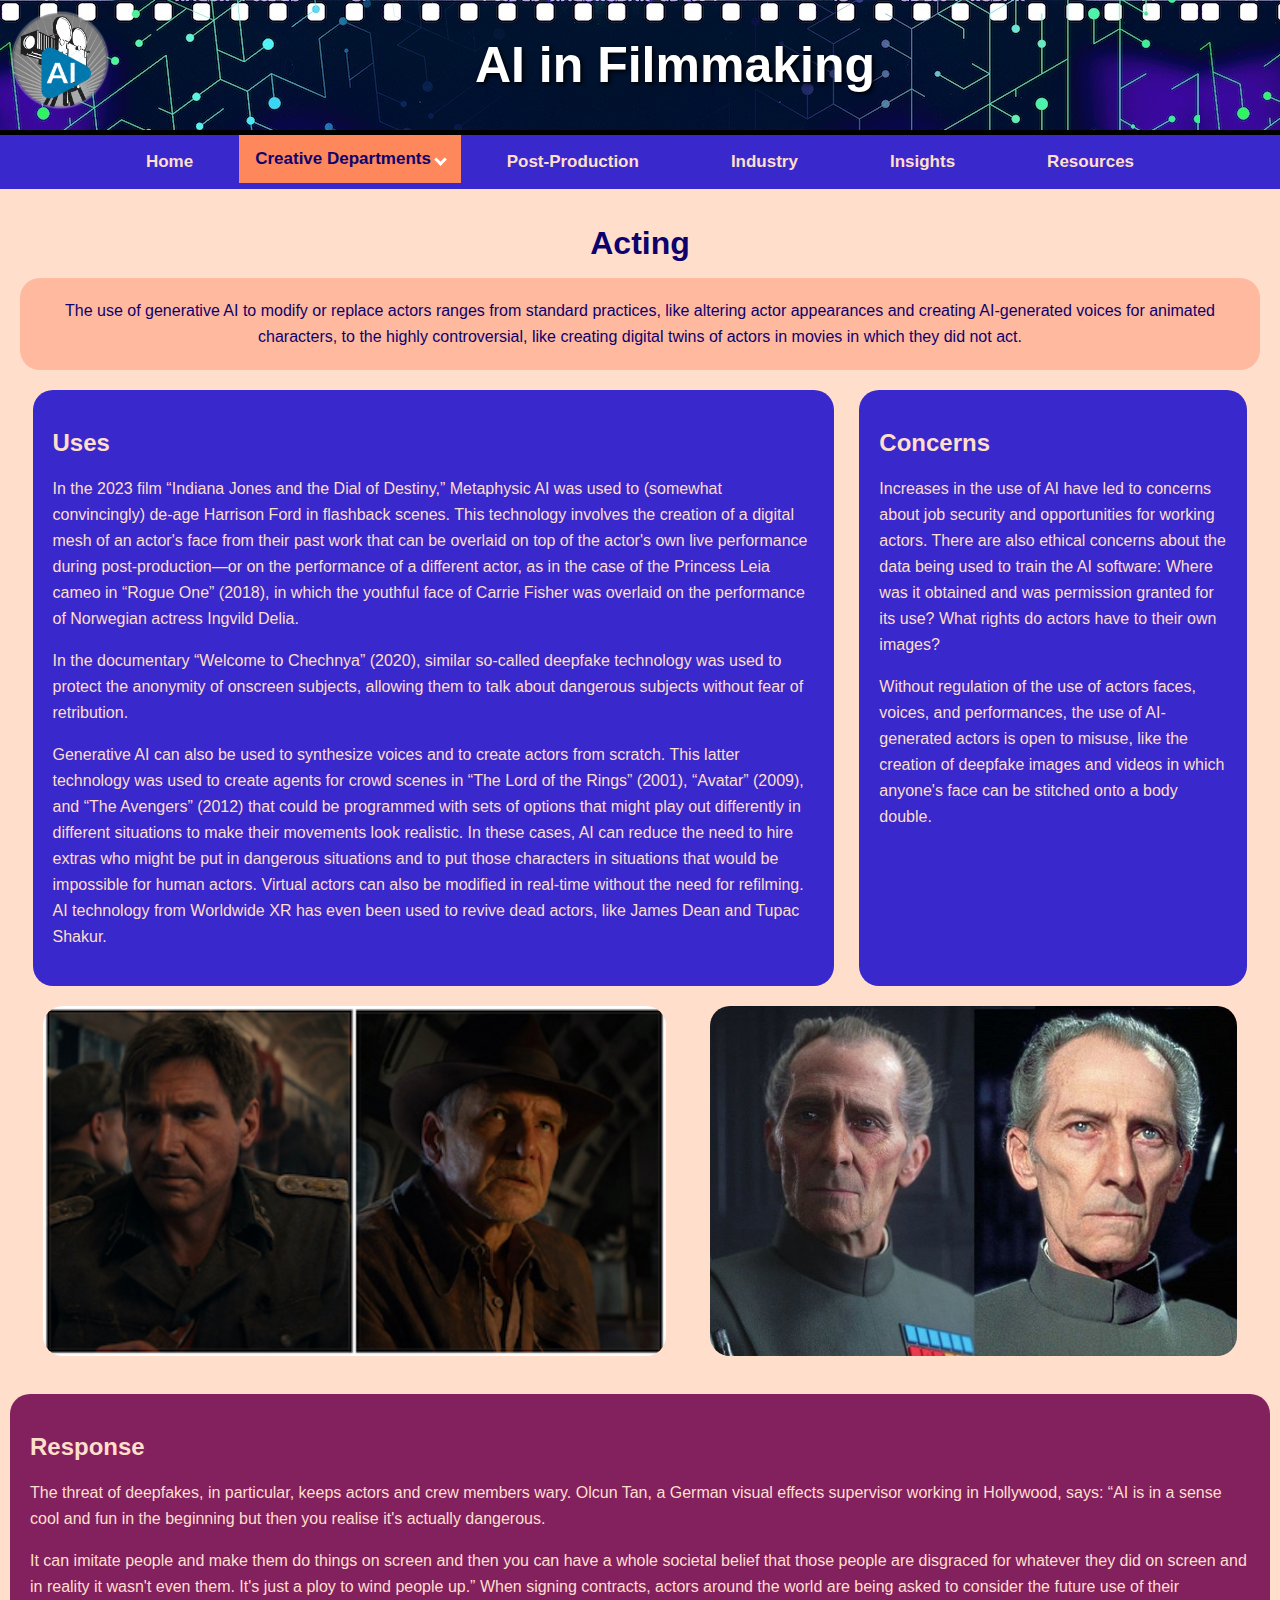
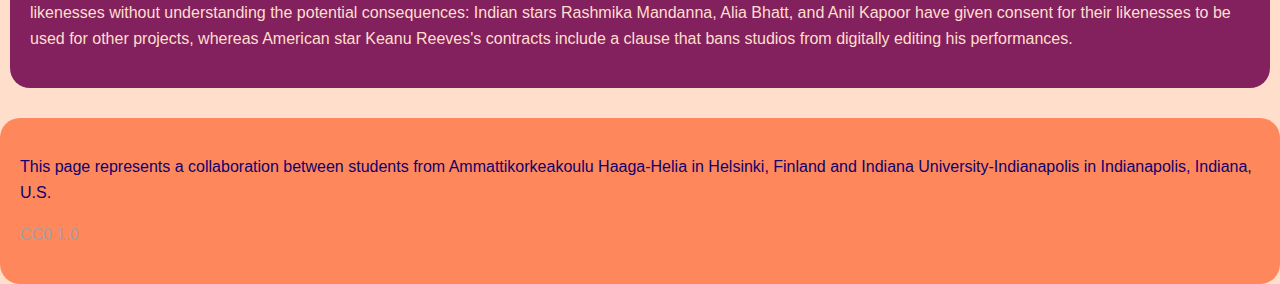
==== acting.html @ 410363cb "Update acting.html" ====
<!DOCTYPE html>
<html lang="en">

<head>
    <meta charset="utf-8">
    <title>AI in Filmmaking - Acting</title>
    <meta name="description"
        content="Explore how artificial intelligence is revolutionizing the film industry, from advanced storytelling techniques to cutting-edge visual effects. Discover the impact of machine learning, computer vision, and deep learning on film production and audience engagement.">
    <meta name="keywords"
        content="Artificial Intelligence, Film Industry, Film Production, Storytelling, Film Technology, Machine Learning, Computer Vision, Deep Learning, Data Analysis, Visual Effects, Animation, Character Design, Scriptwriting, Editing, Post-production, Audience Engagement, Filmmaking Techniques, Cinematography, Special Effects, Motion Capture">
    <meta name="viewport" content="width=device-width, initial-scale=1, maximum-scale=1">
    <link rel="stylesheet" href="css/style.css">
    <link rel="stylesheet" href="css/menu.css">
    <link rel="stylesheet" href="css/flipbox.css">
    <link rel="shortcut icon" href="images/logo.png" type="image/x-icon">
</head>

<body>
    <div class="main-grid-container">
        <header>
            <div><img src="images/logo.png" alt="Temitope Logo" class="logo"></div>
            <h1 class="main-heading">AI in Filmmaking</h1>
        </header>

        <nav class="navbar" id="myNavbar">
            <a href="javascript:void(0);" class="icon" id="icon" onclick="toggleMenu()">&#9776;</a>

            <a href="index.html">Home</a>
            <div class="dropdown">
                <button class="dropbtn active">Creative Departments <i class="arrow down"></i>
                </button>
                <div class="dropdown-content">
                    <a href="writing.html">Writing</a>
                    <a href="acting.html" class="active">Acting</a>
                    <a href="design.html">Production Design</a>
                    <a href="music.html">Music</a>
                </div>
            </div>
            <a href="production.html">Post-Production</a>
            <a href="industry.html">Industry</a>
            <a href="insight.html">Insights</a>
            <a href="resources.html">Resources</a>
        </nav>
        <main class="main2">
            <h1 class="header-title">Acting</h1>
            <div class="header-text">
                The use of generative AI to modify or replace actors ranges from standard practices, like altering actor
                appearances and creating AI-generated voices for animated characters, to the highly controversial, like
                creating digital twins of actors in movies in which they did not act.
            </div>
            <div class="content">
                <div class="two-third-column">
                    <h2>Uses</h2>
                    <p>In the 2023 film “Indiana Jones and the Dial of Destiny,” Metaphysic AI was used to (somewhat
                        convincingly) de-age Harrison Ford in flashback scenes. This technology involves the creation of
                        a digital mesh of an actor's face from their past work that can be overlaid on top of the
                        actor's own live performance during post-production—or on the performance of a different actor,
                        as in the case of the Princess Leia cameo in “Rogue One” (2018), in which the youthful face of
                        Carrie Fisher was overlaid on the performance of Norwegian actress Ingvild Delia.</p>
                    <p>In the documentary “Welcome to Chechnya” (2020), similar so-called deepfake technology was used
                        to protect the anonymity of onscreen subjects, allowing them to talk about dangerous subjects
                        without fear of retribution. </p>
                    <p>Generative AI can also be used to synthesize voices and to create actors from scratch. This
                        latter technology was used to create agents for crowd scenes in “The Lord of the Rings” (2001),
                        “Avatar” (2009), and “The Avengers” (2012) that could be programmed with sets of options that
                        might play out differently in different situations to make their movements look realistic. In
                        these cases, AI can reduce the need to hire extras who might be put in dangerous situations and
                        to put those characters in situations that would be impossible for human actors. Virtual actors
                        can also be modified in real-time without the need for refilming. AI technology from Worldwide
                        XR has even been used to revive dead actors, like James Dean and Tupac Shakur.</p>


                </div>
                <div class="one-third-column">
                    <h2>Concerns</h2>
                    <p>Increases in the use of AI have led to concerns about job security and opportunities for working
                        actors. There are also ethical concerns about the data being used to train the AI software:
                        Where was it obtained and was permission granted for its use? What rights do actors have to
                        their own images?
                    </p>
                    <p> Without regulation of the use of actors faces, voices, and performances, the use of AI-generated
                        actors is open to misuse, like the creation of deepfake images and videos in which anyone's face
                        can be stitched onto a body double.</p>
                </div>
            </div>
            <div class="section-image">
                <img src="images/De-Aging-IndianaJones.jpg" alt="De-Aging Indiana Jones">
                <img src="images/IUIHHActing2.jpg" alt="IUI HH Acting">
            </div>
        </main>


        <div class="section">
            <div class="response">
                <h2>Response</h2>
                <p> The threat of deepfakes, in particular, keeps actors and crew members wary. Olcun Tan, a German
                    visual effects supervisor working in Hollywood, says: “AI is in a sense cool and fun in the
                    beginning but then you realise it's actually dangerous. </p>
                <p>It can imitate people and make them do things on screen and then you can have a whole societal belief
                    that those people are disgraced for whatever they did on screen and in reality it wasn't even
                    them. It's just a ploy to wind people up.” When signing contracts, actors around the world are being
                    asked to consider the future use of their likenesses without understanding the potential
                    consequences: Indian stars Rashmika Mandanna, Alia Bhatt, and Anil Kapoor have given consent for
                    their likenesses to be used for other projects, whereas American star Keanu Reeves's contracts
                    include a clause that bans studios from digitally editing his performances. </p>

            </div>
        </div>

        <footer class="stretch">
            <p>This page represents a collaboration between students from Ammattikorkeakoulu Haaga-Helia in Helsinki,
                Finland and Indiana University-Indianapolis in Indianapolis, Indiana, U.S.
            </p>
            <p xmlns:cc="http://creativecommons.org/ns#"><a
                    href="https://creativecommons.org/publicdomain/zero/1.0/?ref=chooser-v1" target="_blank"
                    rel="license noopener noreferrer" style="display:inline-block;">CC0 1.0<img
                        style="height:22px!important;margin-left:3px;vertical-align:text-bottom;"
                        src="https://mirrors.creativecommons.org/presskit/icons/cc.svg?ref=chooser-v1" alt=""><img
                        style="height:22px!important;margin-left:3px;vertical-align:text-bottom;"
                        src="https://mirrors.creativecommons.org/presskit/icons/zero.svg?ref=chooser-v1" alt=""></a></p>

    </div>


    <script src="script.js"></script>
</body>

</html>
---- css/style.css ----
* {
    -webkit-box-sizing: border-box;
    -moz-box-sizing: border-box;
    box-sizing: border-box;
}

body {
    padding: 0px;
    margin: 0px;
    background-color: rgb(255, 222, 203);
    font-family: Lato, Verdana, Geneva, Tahoma, sans-serif;
    line-height: 26px;
    color: #0D026D;
}

.main-heading {
    font-size: 50px;
}

header {
    grid-area: header;
    background-color: rgb(121, 181, 221);
    padding: 10px;
    border-bottom: 5px solid black;
    background-image: url(../images/header_bg.jpg);
    color: white;
    text-shadow: 2px 2px 4px black;
}

.header-title {
    text-align: center;
}

.header-text {
    text-align: center;
    background-color: #ffb99f;
    border-radius: 20px;
    padding: 20px;
}

nav {
    grid-area: nav;
}

.main1 {
    grid-area: main1;
    padding: 20px;
    background-color: #ffb99f;
    border-radius: 20px;
}

.main2 {
    grid-area: main2;
    padding: 20px;
}

.box,
.content {
    display: flex;
    flex-wrap: wrap;
    justify-content: space-around;
}

.content span {
    font-weight: bold;
    display: block;
}

.content img {
    display: block;
    margin-left: auto;
    margin-right: auto;
    width: 300px;
    border-radius: 20px;

}

.content a {
    color: white;
    text-decoration: none;
}

.half-column {
    width: 48%;
}

.one-third-column,
.one-third {
    width: 31.3%;
}

.response {
    background-color: #83215F;
    color: #FFDECB;
    padding: 20px;
    border-radius: 20px;
}

.two-third-column {
    width: 64.66%;
}

.half-column,
.one-third-column,
.two-third-column {
    background-color: #3928CC;
    color: #FFDECB;
    margin-top: 20px;
    margin-bottom: 20px;
    border-radius: 20px;
    padding: 20px;
}

.banner {
    grid-area: banner;
    background-color: white;

    background-image: url('../images/banner.jpg');
    background-size: cover;
    background-position: center;
    color: #fff;
    padding: 200px 40px;
}

.banner .text {
    width: 50%;
    float: right;
    padding: 20px;
    border-radius: 20px;
    background-color: #0D026Dc2;
    /* Adjust as needed */
}

.banner .text h1 {
    font-size: 32px;
    margin-bottom: 10px;
}

.banner .text p {
    font-size: 18px;
    margin: 0;
}

.content_img img {
    width: 90%;
    max-width: 300px;
}

.content_img {
    text-align: center;
}

.aside1 {
    grid-area: aside;
    padding: 10px;
}

.aside1 img {
    width: 300px;
    min-width: 100%;
    border-bottom: 6px solid black;
    border-radius: 20px;
}

.section {
    grid-area: section;
    color: white;
    padding: 10px;
}


footer {
    grid-area: footer;
    background-color: rgb(255, 135, 92);
    color: rgb(13, 2, 109);
    padding: 20px;
    margin-top: 20px;
    border-radius: 20px;
}

.main-grid-container {
    display: grid;
    grid-template-areas:
        'header header header header header header'
        'nav nav nav nav nav nav'
        'banner banner banner banner banner banner'
        'main2 main2 main2 main2 main2 main2'
        'section section section section section section'
        'main1 main1 main1 main1 aside aside'
        'footer footer footer footer footer footer';
    grid-gap: .0em;

    max-width: 1400px;
    width: 100%;
    /* GIVE CONTAINER A WIDTH AND MARGINS IF YOU DO NOT WANT FULL SCREEN */
    margin: auto;
}

header div {
    float: left;
}

.link {
    display: inline-block;
    padding: 10px 20px;
    background-color: #FF875C;
    color: white;
    border-radius: 10px;
    text-decoration: none;
    margin-top: 10px;
}

.logo {
    height: 100px;
    border-radius: 100%;
}

header h1 {
    text-align: center;
    font-size: 50px;
    margin: 0px;
    padding: 30px;
    line-height: 50px;
}

.section-image {
    text-align: center;
}

.section-image img {
    border-radius: 20px;
    height: 350px;
    margin: 0px 20px;
}


footer a {
    color: rgb(161, 161, 161);
    border-radius: 10px;
    text-decoration: none;
}



/*FIRST BREAK POINT === tablet */
@media only screen and (max-width : 900px) {

    .main-grid-container {
        display: grid;
        grid-template-areas:
            'header header header header header header'
            'nav nav nav nav nav nav'
            'banner banner banner banner banner banner'
            'main2 main2 main2 main2 main2 main2'
            'section section section section section section'
            'main1 main1 main1 main1 main1 main1'
            'aside aside aside aside aside aside'
            'footer footer footer footer footer footer';
        grid-gap: .0em;
    }

    .logo {
        float: none;
        height: 100px;
    }

    header div {
        text-align: center;
        width: 100%;
        float: none;
    }

    header h1 {
        font-size: 30px;
        padding: 5px;
    }

    .aside2 {
        text-align: center;
    }

    .banner .text {
        width: 70%;
    }

    .banner .text h1 {
        font-size: 30px;
    }

    .banner .text p {
        font-size: 18px;
    }

    .half-column,
    .one-third-column,
    .two-third-column {
        width: 100%;
    }

}

/*SECOND BREAK POINT === mobile */
@media only screen and (max-width : 600px) {

    .main-grid-container {
        display: grid;
        grid-template-areas:
            'header header header header header header'
            'nav nav nav nav nav nav'
            'banner banner banner banner banner banner'
            'main2 main2 main2 main2 main2 main2'
            'section section section section section section'
            'main1 main1 main1 main1 main1 main1'
            'aside aside aside aside aside aside'
            'footer footer footer footer footer footer';
        grid-gap: .0em;
    }

    .banner .text {
        width: 80%;
    }

    .banner .text h1 {
        font-size: 28px;
    }

    .banner .text p {
        font-size: 16px;
    }

    .section-image img {
        width: 100%;
        margin: 0px 0px;
        height: auto;
    }
}
---- css/menu.css ----
.navbar {
           background-color: rgb(57, 40, 204);
           overflow: hidden;
           display: flex;
           /* Use flexbox */
           justify-content: center;
           /* Center content horizontally */
       }

       /* Style the links inside the navigation bar */
       .navbar a {
           float: left;
           display: block;
           color: #FFDECB;
           font-weight: bold;
           text-align: center;
           padding: 14px 46px;
           text-decoration: none;
           font-size: 17px;
       }

       /* Add an active class to highlight the current page */
       .active {
           background-color: #FF875C !important;
           color: #0D026D !important;
       }

       .navbar a:hover,
       .dropdown:hover .dropbtn {
           background-color: #FF875C;
           color: #0D026D;
       }

       /* Hide the link that should open and close the navbar on small screens */
       .navbar .icon {
           display: none;
       }

       /* Dropdown container - needed to position the dropdown content */
       .dropdown {
           float: left;
           overflow: hidden;
       }

       /* Style the dropdown button to fit inside the navbar */
       .dropdown .dropbtn {
           font-size: 17px;
           border: none;
           outline: none;
           color: #FFDECB;
           font-weight: bold;
           padding: 14px 16px;
           background-color: inherit;
           font-family: inherit;
           margin: 0;
           cursor: pointer;
       }

       /* Style the dropdown content (hidden by default) */
       .dropdown-content {
           display: none;
           position: absolute;
           background-color: #f9f9f9;
           min-width: 160px;
           box-shadow: 0px 8px 16px 0px rgba(0, 0, 0, 0.2);
           z-index: 1;
       }

       /* Style the links inside the dropdown */
       .dropdown-content a {
           float: none;
           color: black;
           padding: 12px 16px;
           text-decoration: none;
           display: block;
           text-align: left;
       }

       /* Add a grey background to dropdown links on hover */
       .dropdown-content a:hover,
       .dropdown-content a.active {
           background-color: #ddd;
           color: black;
       }

       /* Show the dropdown menu when the user moves the mouse over the dropdown button */
       .dropdown:hover .dropdown-content {
           display: block;
       }

       /* When the screen is less than 600 pixels wide, hide all links, except for the first one ("Home"). Show the link that contains should open and close the navbar (.icon) */
       @media screen and (max-width: 900px) {

           .navbar {
               display: block;
               position: fixed;
               justify-content: left;
           }

           .navbar a,
           .dropdown .dropbtn {
               display: none;
           }

           .navbar a.icon {
               float: right;
               display: block;
           }

           .navbar a.icon {
               background-color: none !important;
           }

           /* The "responsive" class is added to the navbar with JavaScript when the user clicks on the icon. This class makes the navbar look good on small screens (display the links vertically instead of horizontally) */
           .navbar.responsive {
               position: fixed;
               width: 100%;
           }

           .navbar.responsive a.icon {
               position: absolute;
               left: 0;
               top: 0;
           }

           .navbar.responsive a {
               float: none;
               display: block;
               text-align: center;
           }

           .navbar.responsive .dropdown {
               float: none;
           }

           .navbar.responsive .dropdown-content {
               position: relative;
               text-align: center;
           }

           .navbar.responsive .dropdown .dropbtn {
               display: block;
               width: 100%;
               height: max-content;
               text-align: center;
           }
       }

       .arrow {
           border: solid white;
           border-width: 0 3px 3px 0;
           display: inline-block;
           padding: 3px;
       }

       .down {
           transform: rotate(45deg);
           -webkit-transform: rotate(45deg);
       }
---- css/flipbox.css ----
.flip-box {
    background-color: transparent;
    width: 25%;
    height: 250px;
    perspective: 1000px;
    /* Add some perspective to the flip box */
    padding: 10px;
    cursor: pointer;
}

.flip-box-inner {
    position: relative;
    width: 100%;
    height: 100%;
    text-align: center;
    transition: transform 0.8s;
    transform-style: preserve-3d;
}

.flip-box:hover .flip-box-inner {
    transform: rotateY(180deg);
}

.flip-box-front,
.flip-box-back {
    position: absolute;
    width: 100%;
    height: 100%;
    backface-visibility: hidden;
    border-radius: 20px;
    padding: 10px;
}

.flip-box-front {
    background-color: #3928CC;
    color: #FFDECB;
    display: flex;
    justify-content: center;
    /* Center horizontally */
    align-items: center;
    /* Center vertically */
}

.flip-box-back {
    background-color: #83215F;
    color: #FFDECB;
    transform: rotateY(180deg);
}

.flip-box-back a {
    display: inline-block;
    padding: 10px 20px;
    border-radius: 10px;
    background-color: #FFDECB;
    color: #0D026D;
    text-decoration: none;
}

.flip-box-back a:hover {
    display: inline-block;
    padding: 10px 20px;
    border-radius: 10px;
    background-color: #0D026D;
    color: #FFDECB;
    text-decoration: none;
}

/* Media query for iPad  */
@media screen and (max-width: 900px) {
    .flip-box {
        width: 50%;
        /* 2 boxes per row for iPad */
    }
}

/* Media query for mobile */
@media screen and (max-width: 600px) {
    .flip-box {
        width: 100%;
        /* 1 box per row for mobile */
    }
}
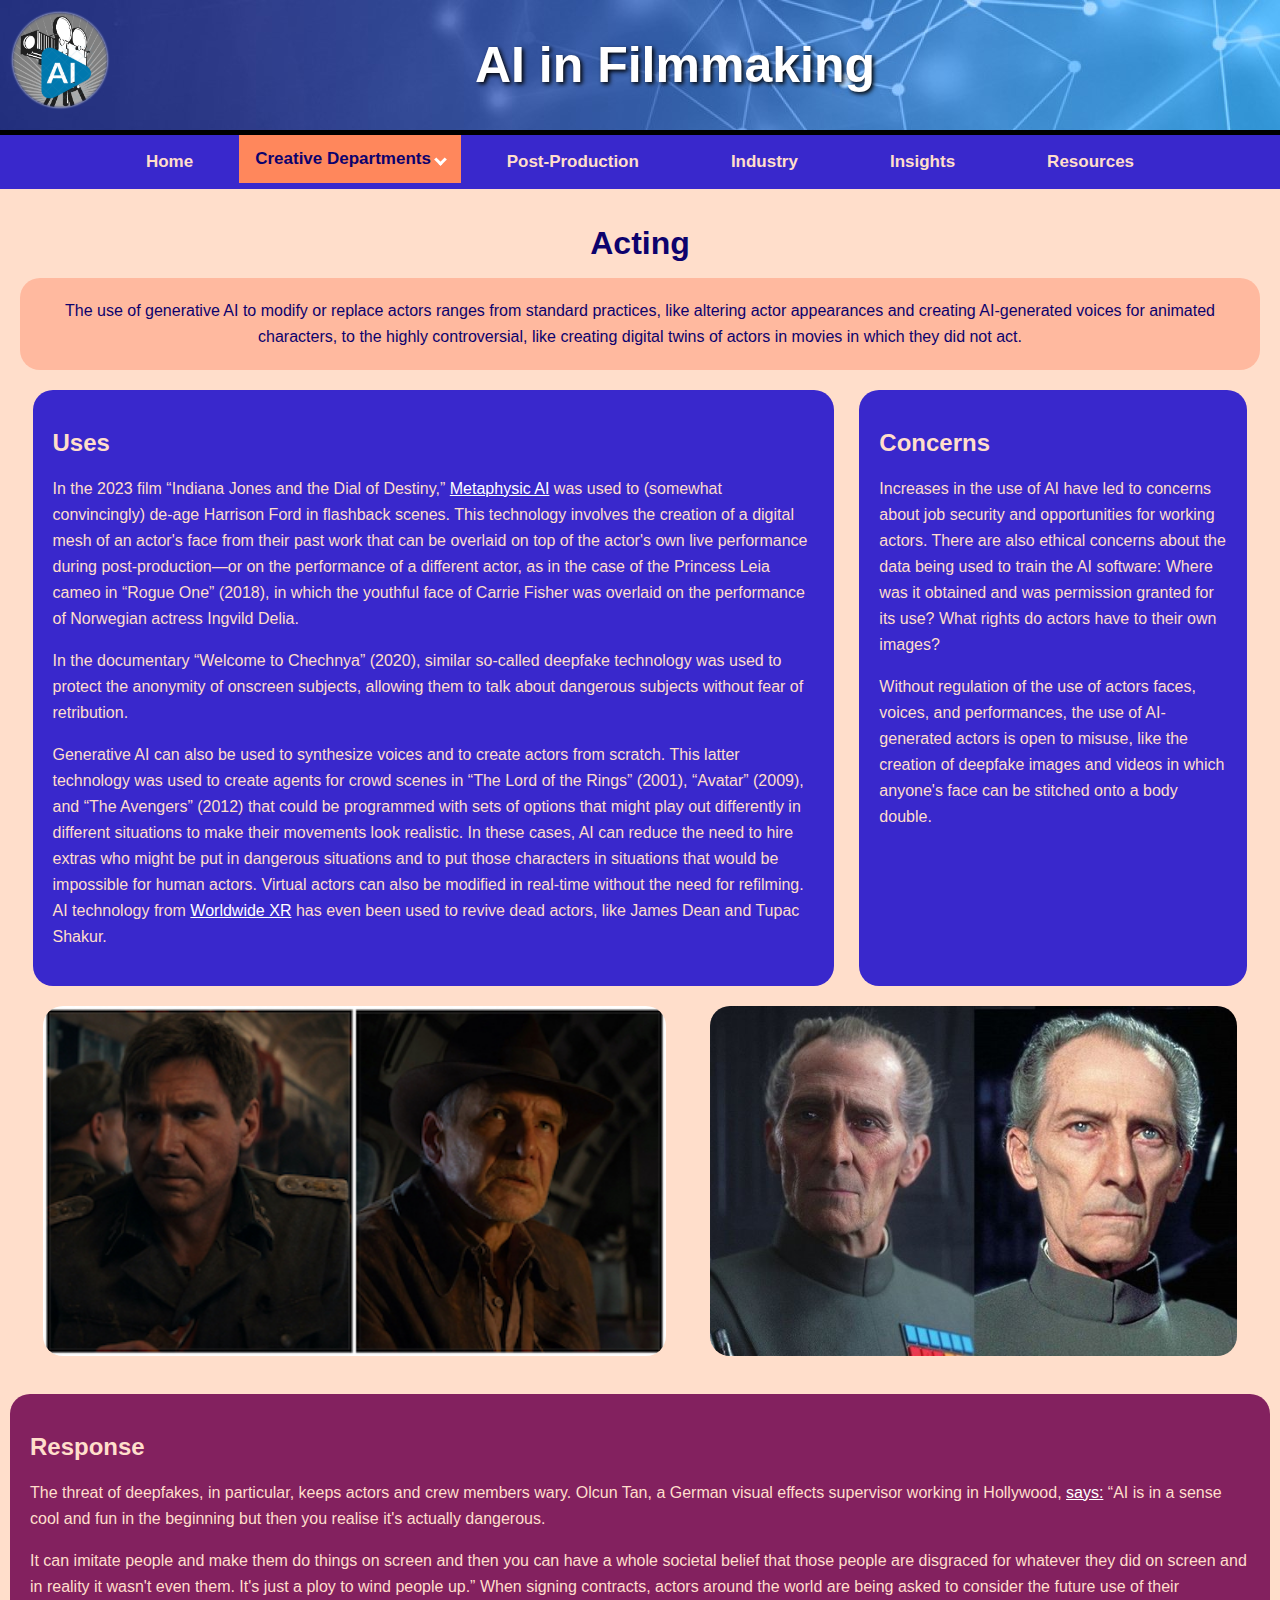
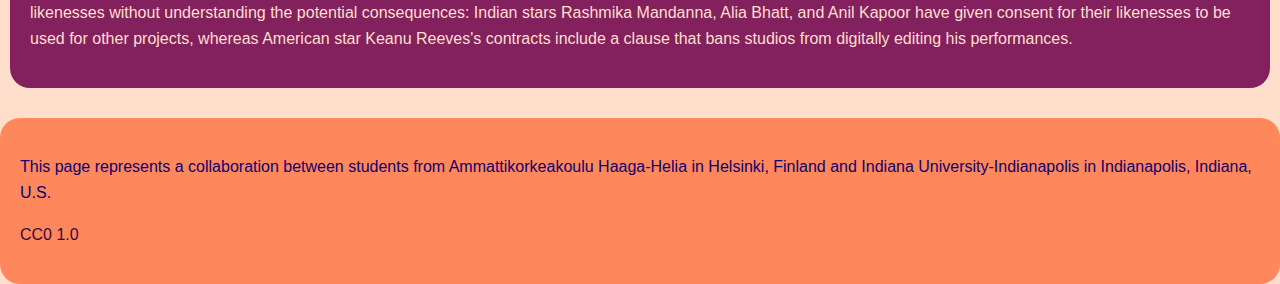
==== commit 858dc869: "Add files via upload" ====
--- a/acting.html
+++ b/acting.html
@@ -51,7 +51,8 @@
             <div class="content">
                 <div class="two-third-column">
                     <h2>Uses</h2>
-                    <p>In the 2023 film “Indiana Jones and the Dial of Destiny,” Metaphysic AI was used to (somewhat
+                    <p>In the 2023 film “Indiana Jones and the Dial of Destiny,” <a href="https://metaphysic.ai/"
+                            target="_blank">Metaphysic AI</a> was used to (somewhat
                         convincingly) de-age Harrison Ford in flashback scenes. This technology involves the creation of
                         a digital mesh of an actor's face from their past work that can be overlaid on top of the
                         actor's own live performance during post-production—or on the performance of a different actor,
@@ -66,8 +67,9 @@
                         might play out differently in different situations to make their movements look realistic. In
                         these cases, AI can reduce the need to hire extras who might be put in dangerous situations and
                         to put those characters in situations that would be impossible for human actors. Virtual actors
-                        can also be modified in real-time without the need for refilming. AI technology from Worldwide
-                        XR has even been used to revive dead actors, like James Dean and Tupac Shakur.</p>
+                        can also be modified in real-time without the need for refilming. AI technology from <a
+                            href="http://www.worldwidexr.com/" target="_blank">Worldwide
+                            XR</a> has even been used to revive dead actors, like James Dean and Tupac Shakur.</p>
 
 
                 </div>
@@ -94,7 +96,9 @@
             <div class="response">
                 <h2>Response</h2>
                 <p> The threat of deepfakes, in particular, keeps actors and crew members wary. Olcun Tan, a German
-                    visual effects supervisor working in Hollywood, says: “AI is in a sense cool and fun in the
+                    visual effects supervisor working in Hollywood, <a
+                        href="https://www.theguardian.com/film/2023/feb/06/de-ageing-on-screen-ai-artificial-intelligence-film"
+                        target="_blank">says:</a> “AI is in a sense cool and fun in the
                     beginning but then you realise it's actually dangerous. </p>
                 <p>It can imitate people and make them do things on screen and then you can have a whole societal belief
                     that those people are disgraced for whatever they did on screen and in reality it wasn't even
@@ -125,4 +129,4 @@
     <script src="script.js"></script>
 </body>
 
-</html>
+</html>--- a/css/style.css
+++ b/css/style.css
@@ -1,6 +1,4 @@
 * {
-    -webkit-box-sizing: border-box;
-    -moz-box-sizing: border-box;
     box-sizing: border-box;
 }
 
@@ -8,7 +6,7 @@
     padding: 0px;
     margin: 0px;
     background-color: rgb(255, 222, 203);
-    font-family: Lato, Verdana, Geneva, Tahoma, sans-serif;
+    font-family: Verdana, Geneva, Tahoma, sans-serif;
     line-height: 26px;
     color: #0D026D;
 }
@@ -40,6 +38,7 @@
 
 nav {
     grid-area: nav;
+    z-index: 1;
 }
 
 .main1 {
@@ -59,6 +58,7 @@
     display: flex;
     flex-wrap: wrap;
     justify-content: space-around;
+    z-index: 2;
 }
 
 .content span {
@@ -77,7 +77,6 @@
 
 .content a {
     color: white;
-    text-decoration: none;
 }
 
 .half-column {
@@ -94,6 +93,11 @@
     color: #FFDECB;
     padding: 20px;
     border-radius: 20px;
+}
+
+.response a {
+    color: white;
+    text-decoration: underline;
 }
 
 .two-third-column {
@@ -235,7 +239,7 @@
 
 
 footer a {
-    color: rgb(161, 161, 161);
+    color: rgb(55, 7, 59);
     border-radius: 10px;
     text-decoration: none;
 }
@@ -333,4 +337,4 @@
         margin: 0px 0px;
         height: auto;
     }
-}
+}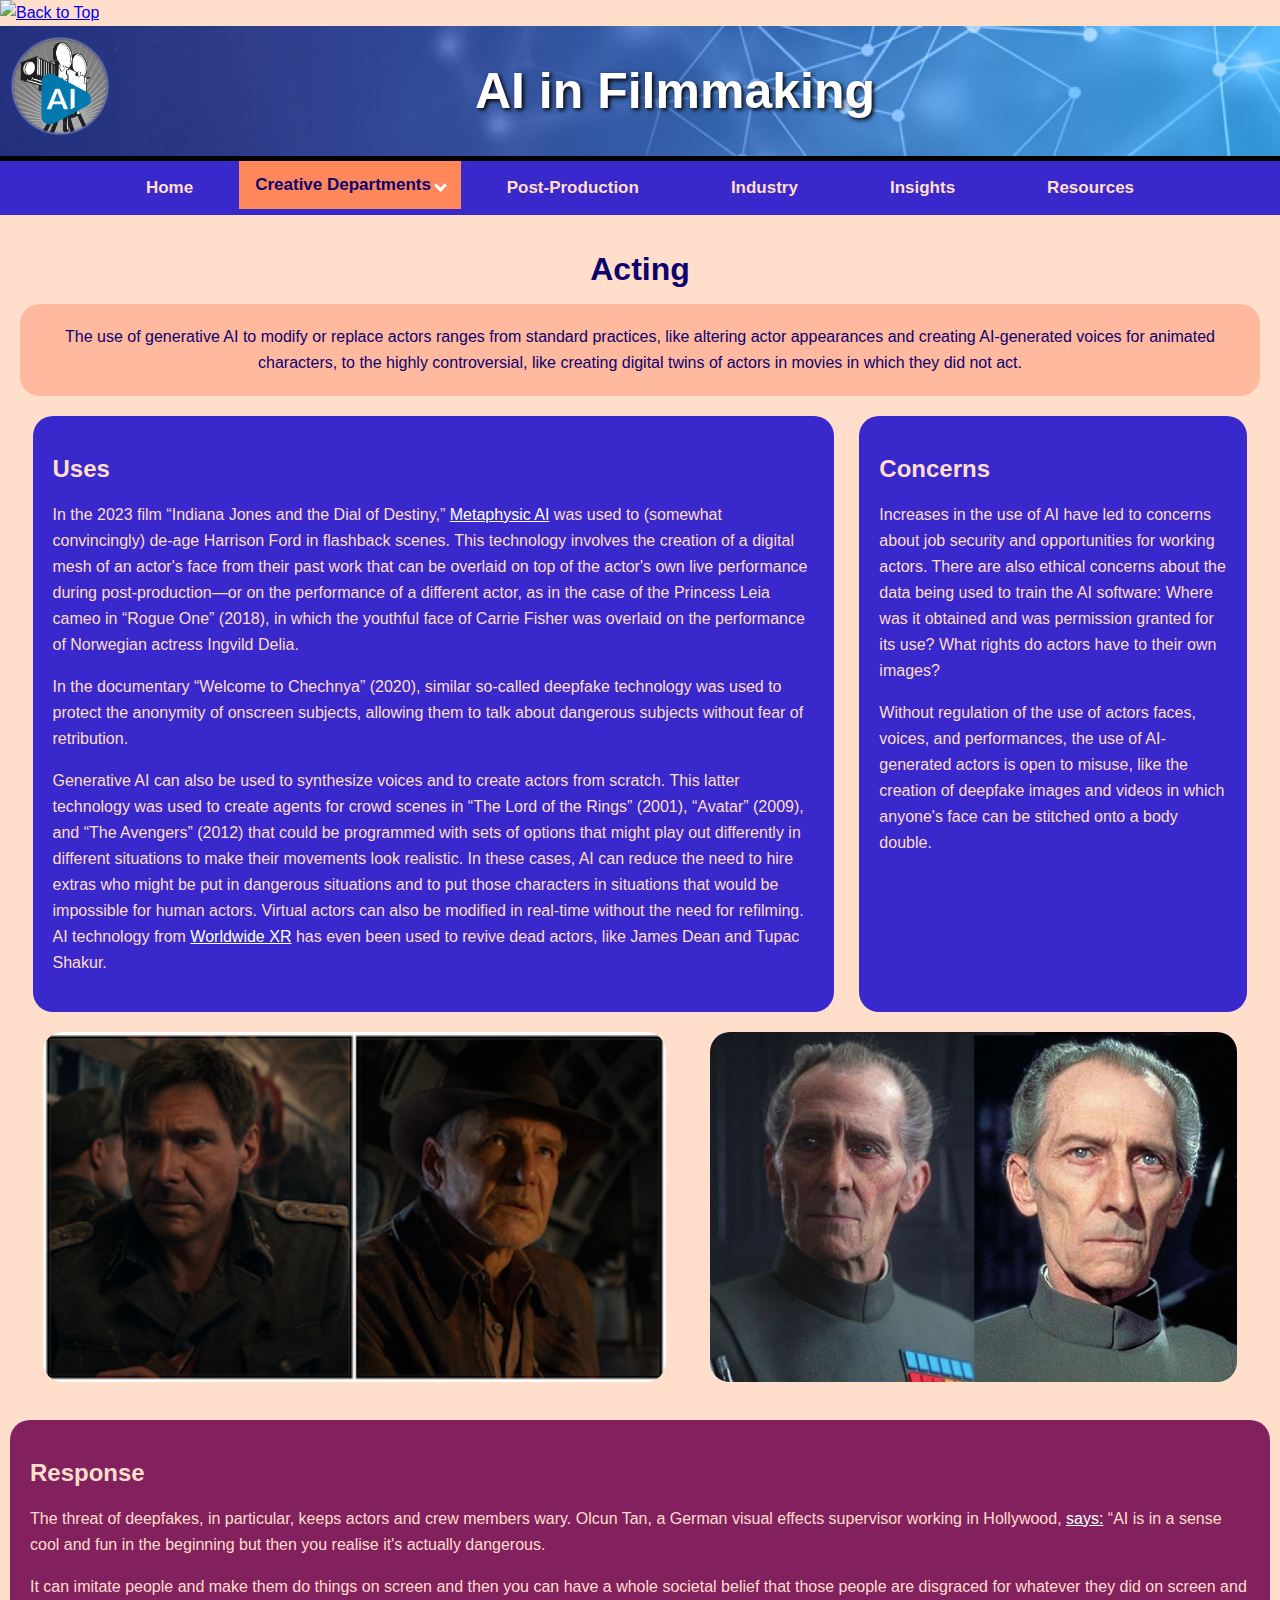
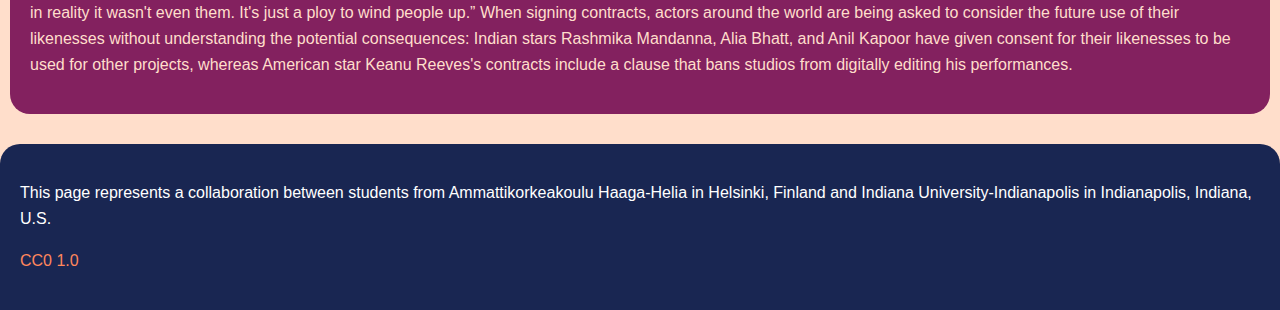
==== commit 03658888: "Add files via upload" ====
--- a/acting.html
+++ b/acting.html
@@ -16,6 +16,8 @@
 </head>
 
 <body>
+    <div id="top"></div>
+    <a href="#top" id="backToTop"><img src="images/back-to-the-top.png" alt="Back to Top"></a>
     <div class="main-grid-container">
         <header>
             <div><img src="images/logo.png" alt="Temitope Logo" class="logo"></div>
--- a/css/style.css
+++ b/css/style.css
@@ -173,13 +173,18 @@
 }
 
 
+
 footer {
     grid-area: footer;
-    background-color: rgb(255, 135, 92);
-    color: rgb(13, 2, 109);
+    background-color: rgb(25, 38, 82);
+    color: white;
     padding: 20px;
     margin-top: 20px;
-    border-radius: 20px;
+    border-radius: 20px 20px 0px 0px;
+}
+
+footer a {
+    color: #FF875C !important;
 }
 
 .main-grid-container {
@@ -337,4 +342,4 @@
         margin: 0px 0px;
         height: auto;
     }
-}+}
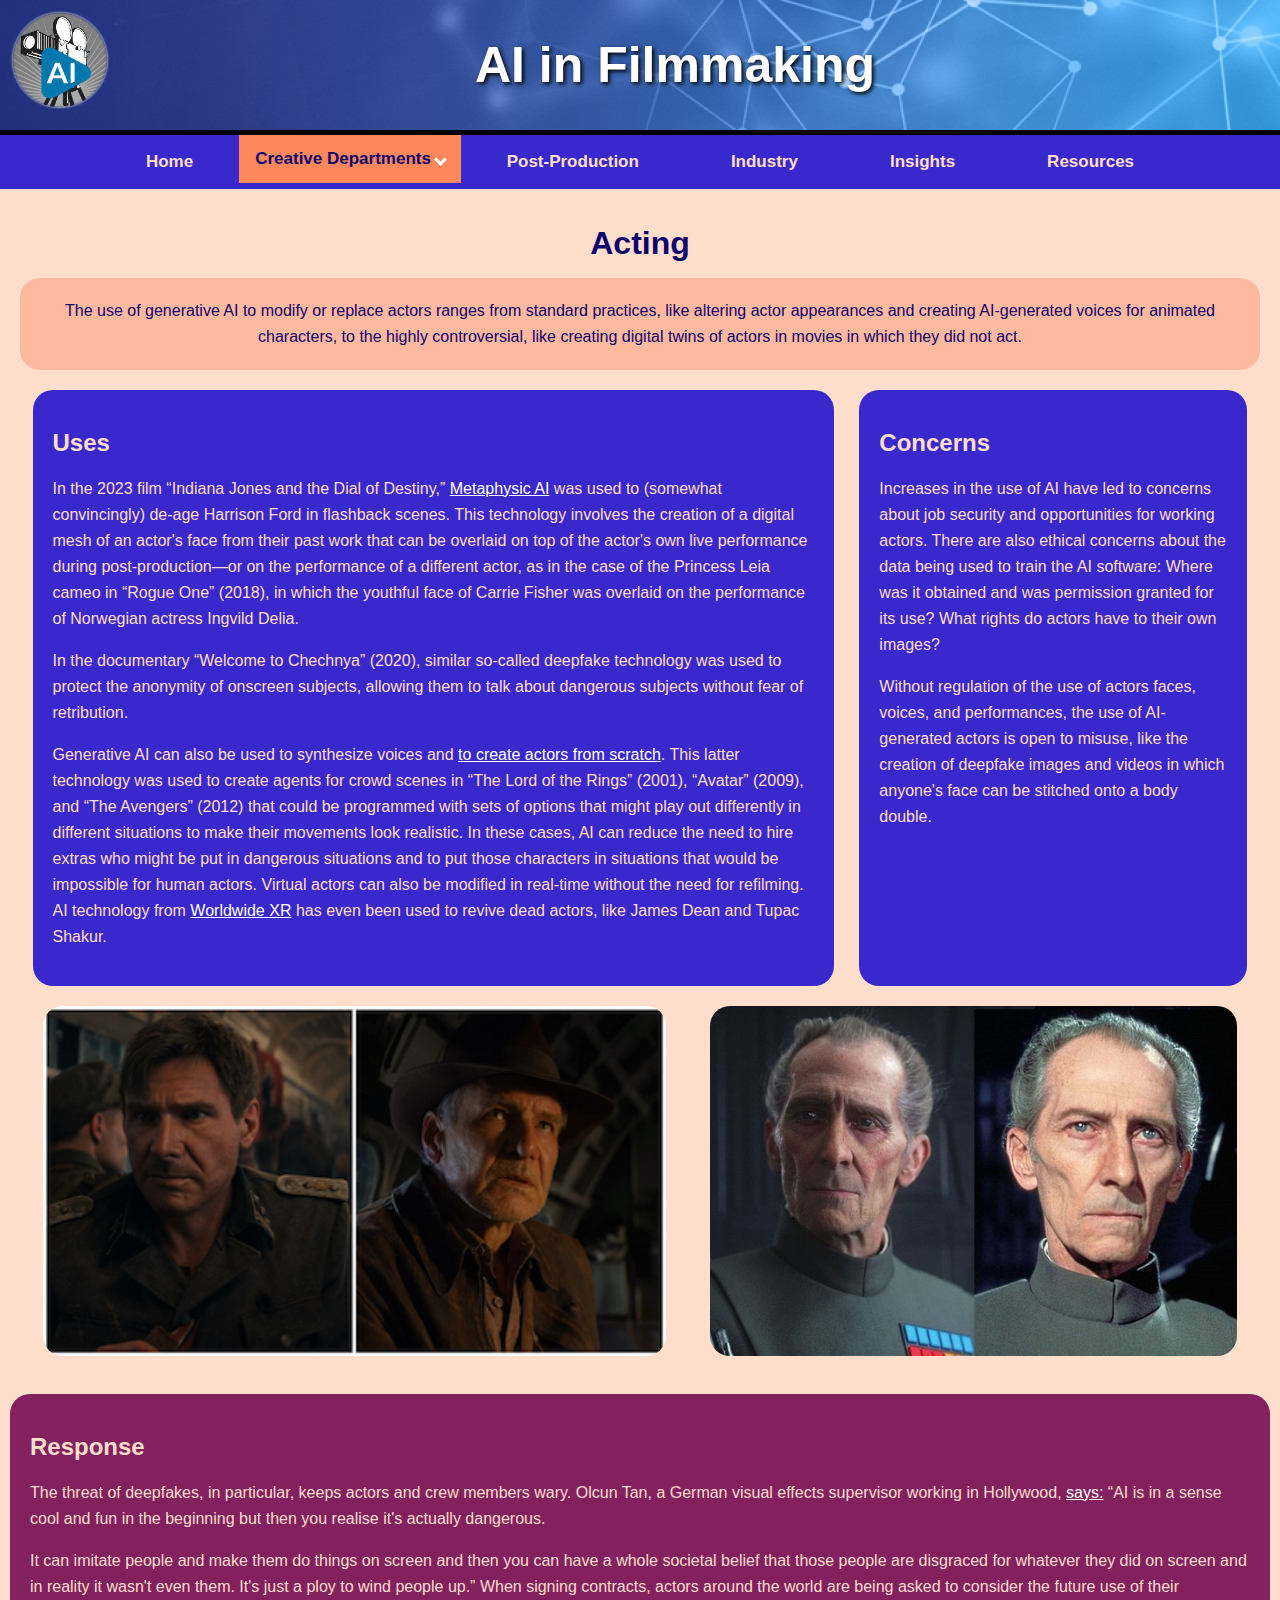
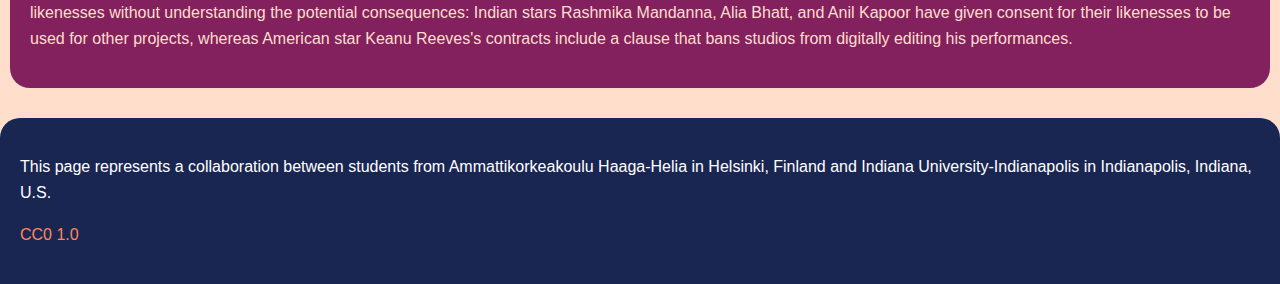
==== commit fce97717: "Update acting.html" ====
--- a/acting.html
+++ b/acting.html
@@ -63,7 +63,7 @@
                     <p>In the documentary “Welcome to Chechnya” (2020), similar so-called deepfake technology was used
                         to protect the anonymity of onscreen subjects, allowing them to talk about dangerous subjects
                         without fear of retribution. </p>
-                    <p>Generative AI can also be used to synthesize voices and to create actors from scratch. This
+                    <p>Generative AI can also be used to synthesize voices and <a href="design.html">to create actors from scratch</a>. This
                         latter technology was used to create agents for crowd scenes in “The Lord of the Rings” (2001),
                         “Avatar” (2009), and “The Avengers” (2012) that could be programmed with sets of options that
                         might play out differently in different situations to make their movements look realistic. In
@@ -131,4 +131,4 @@
     <script src="script.js"></script>
 </body>
 
-</html>+</html>
--- a/css/style.css
+++ b/css/style.css
@@ -171,7 +171,6 @@
     color: white;
     padding: 10px;
 }
-
 
 
 footer {
@@ -250,6 +249,25 @@
 }
 
 
+#backToTop {
+    display: none;
+    position: fixed;
+    bottom: 20px;
+    right: 20px;
+    color: #fff;
+    padding: 0px 0px;
+    text-decoration: none;
+    transition: opacity 0.3s;
+}
+
+#backToTop img {
+    width: 70px;
+    transition: opacity 0.3s;
+}
+
+#backToTop.show {
+    display: block;
+}
 
 /*FIRST BREAK POINT === tablet */
 @media only screen and (max-width : 900px) {
@@ -342,4 +360,4 @@
         margin: 0px 0px;
         height: auto;
     }
-}
+}--- a/css/flipbox.css
+++ b/css/flipbox.css
@@ -6,6 +6,7 @@
     /* Add some perspective to the flip box */
     padding: 10px;
     cursor: pointer;
+    touch-action: manipulation;
 }
 
 .flip-box-inner {
@@ -79,4 +80,4 @@
         width: 100%;
         /* 1 box per row for mobile */
     }
-}+}
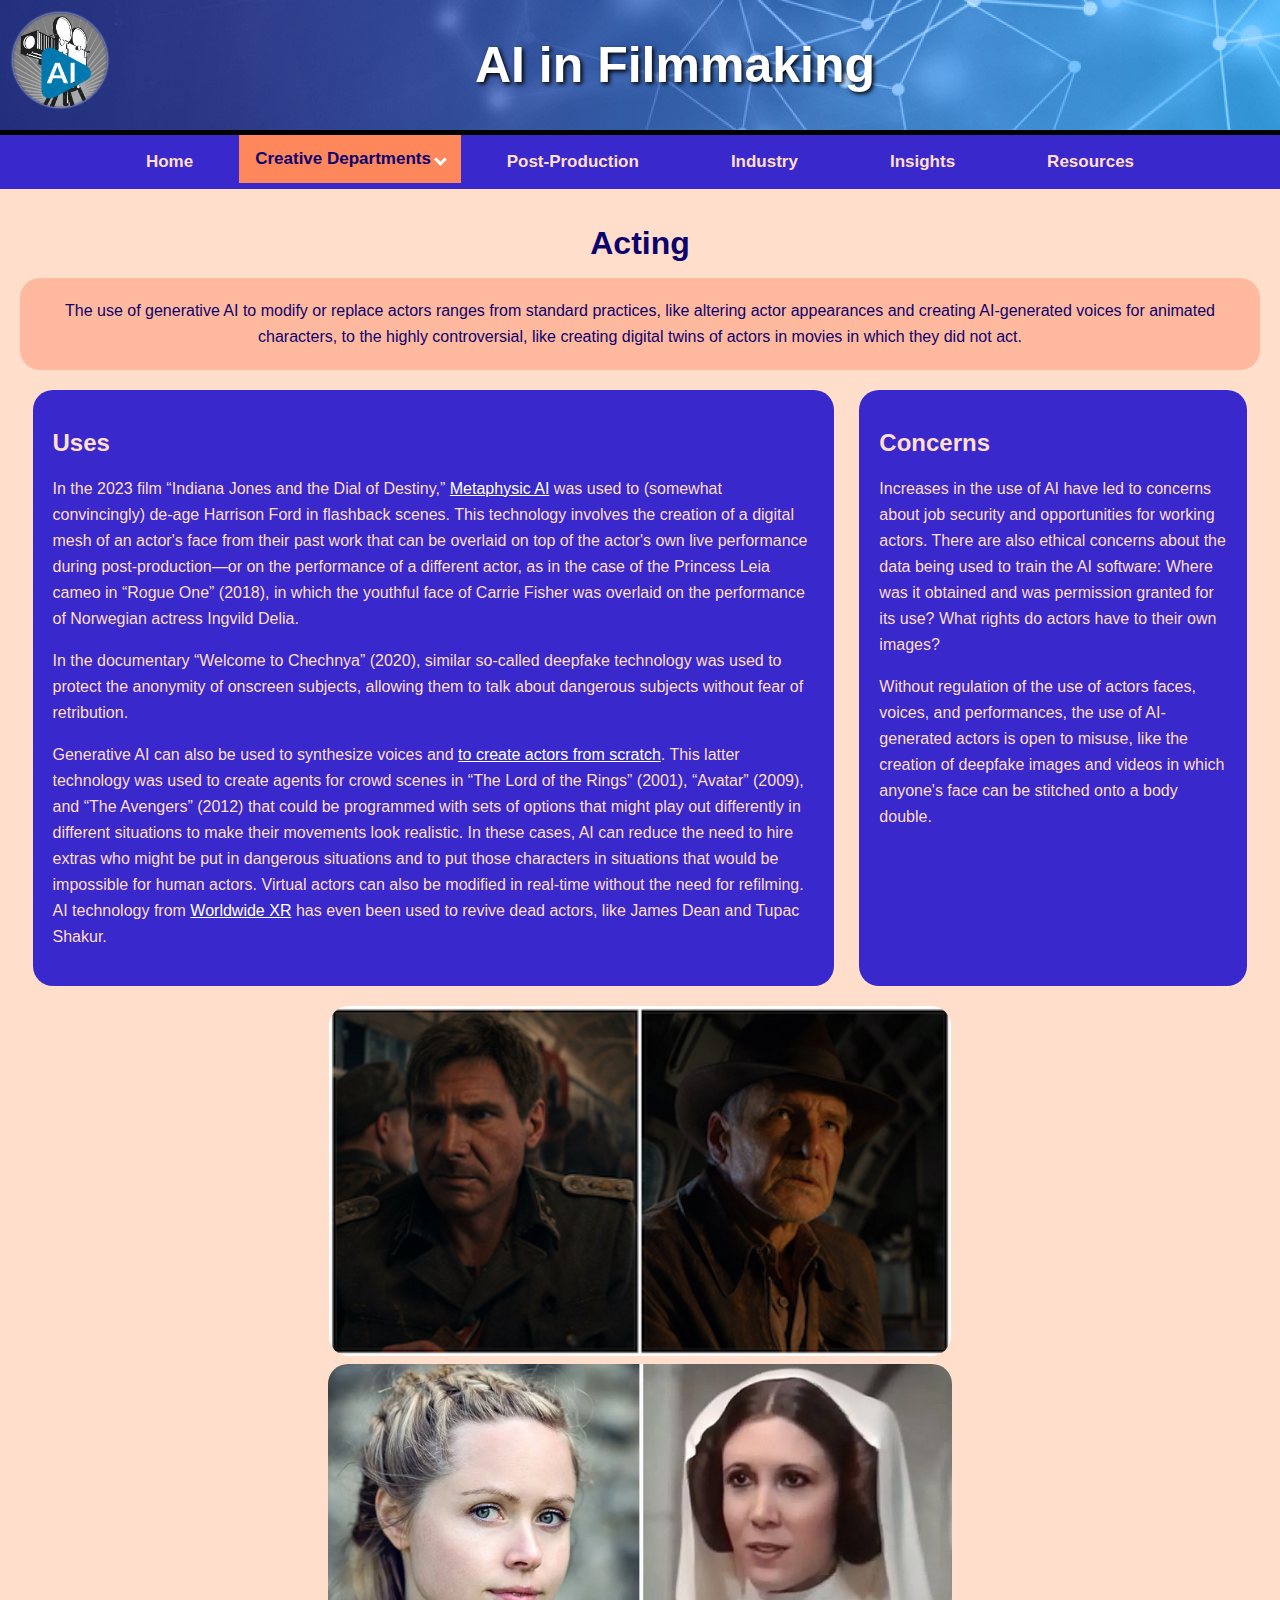
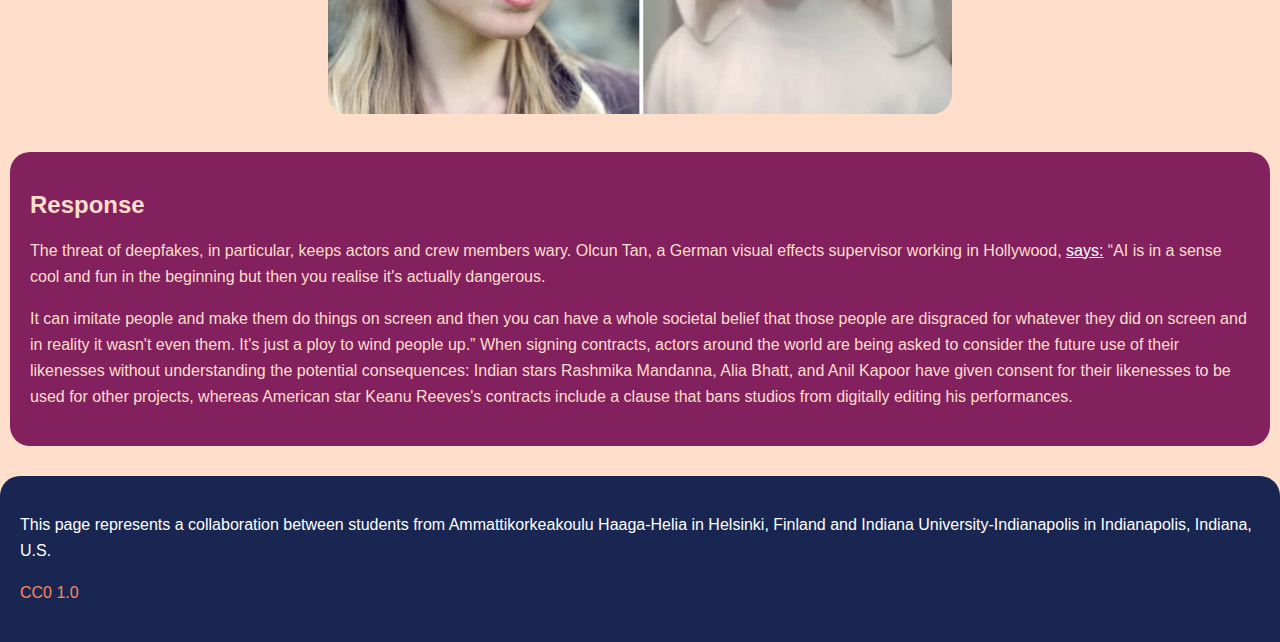
==== commit d3a4a5bd: "Update acting.html" ====
--- a/acting.html
+++ b/acting.html
@@ -89,7 +89,7 @@
             </div>
             <div class="section-image">
                 <img src="images/De-Aging-IndianaJones.jpg" alt="De-Aging Indiana Jones">
-                <img src="images/IUIHHActing2.jpg" alt="IUI HH Acting">
+                <img src="images/leia.jpg" alt="CGI Princess Leia">
             </div>
         </main>
 
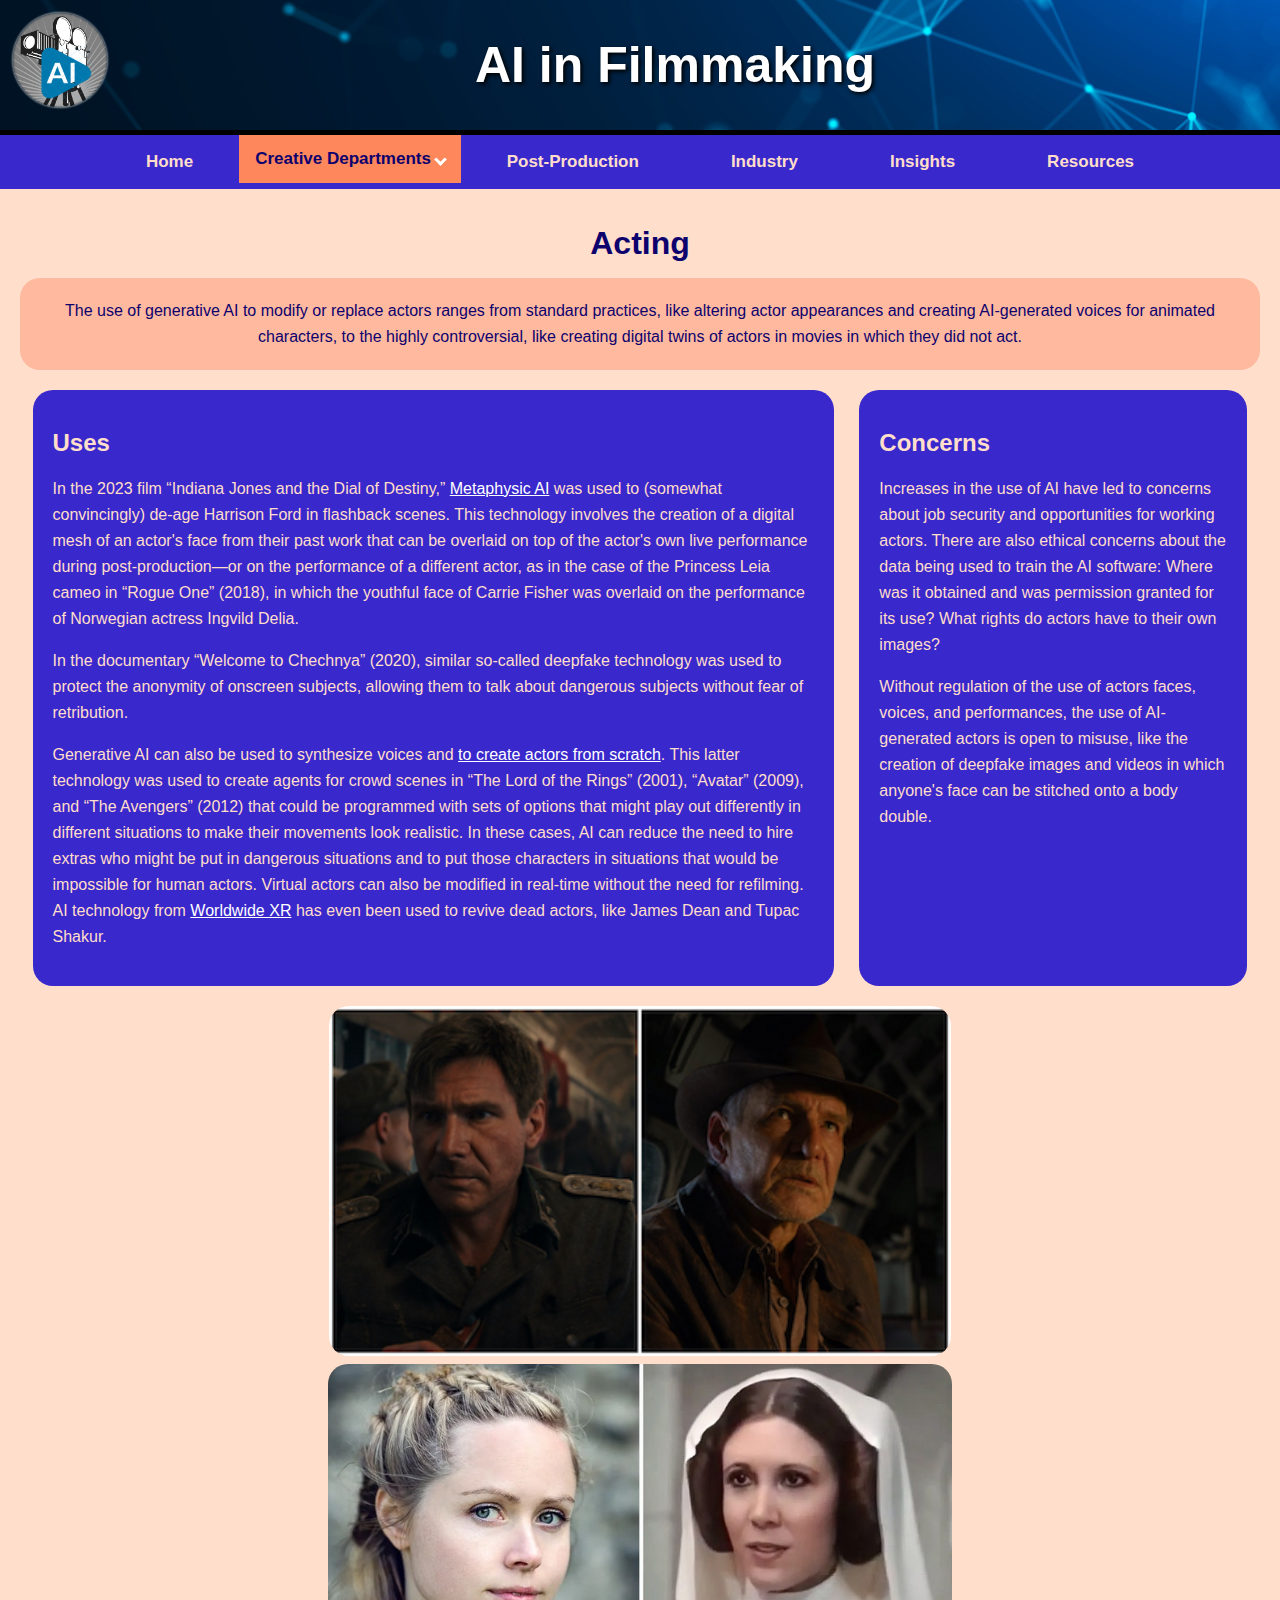
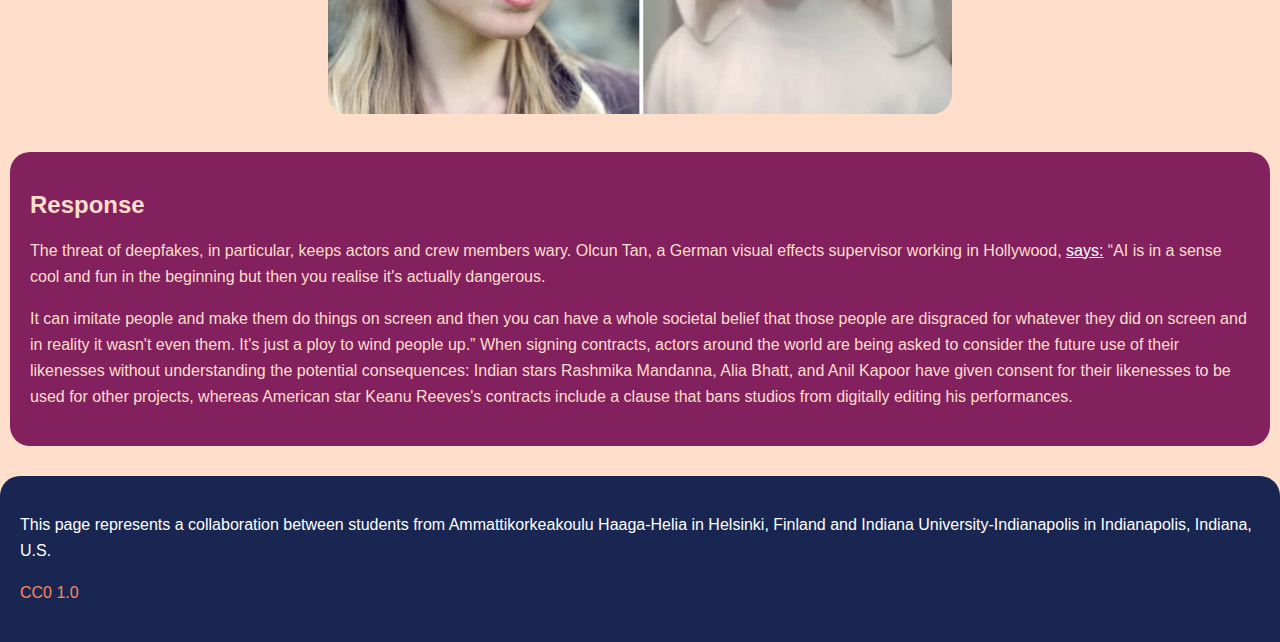
==== commit 476bfbd1: "Update acting.html" ====
--- a/acting.html
+++ b/acting.html
@@ -20,7 +20,7 @@
     <a href="#top" id="backToTop"><img src="images/back-to-the-top.png" alt="Back to Top"></a>
     <div class="main-grid-container">
         <header>
-            <div><img src="images/logo.png" alt="Temitope Logo" class="logo"></div>
+            <div><img src="images/logo.png" alt="AI in Filmmaking Logo" class="logo"></div>
             <h1 class="main-heading">AI in Filmmaking</h1>
         </header>
 
@@ -88,8 +88,8 @@
                 </div>
             </div>
             <div class="section-image">
-                <img src="images/De-Aging-IndianaJones.jpg" alt="De-Aging Indiana Jones">
-                <img src="images/leia.jpg" alt="CGI Princess Leia">
+                <img src="images/De-Aging-IndianaJones.jpg" alt="Actor Harrison Ford, as Indiana Jones, next to an image of him after AI has been used to de-age the character">
+                <img src="images/leia.jpg" alt="Actress Ingvild Deila next to a computer generated image of Princess Leia">
             </div>
         </main>
 
--- a/css/menu.css
+++ b/css/menu.css
@@ -106,11 +106,7 @@
                float: right;
                display: block;
            }
-
-           .navbar a.icon {
-               background-color: none !important;
-           }
-
+              
            /* The "responsive" class is added to the navbar with JavaScript when the user clicks on the icon. This class makes the navbar look good on small screens (display the links vertically instead of horizontally) */
            .navbar.responsive {
                position: fixed;
@@ -155,5 +151,4 @@
 
        .down {
            transform: rotate(45deg);
-           -webkit-transform: rotate(45deg);
-       }+       }
--- a/css/flipbox.css
+++ b/css/flipbox.css
@@ -6,7 +6,6 @@
     /* Add some perspective to the flip box */
     padding: 10px;
     cursor: pointer;
-    touch-action: manipulation;
 }
 
 .flip-box-inner {
@@ -66,18 +65,78 @@
     text-decoration: none;
 }
 
-/* Media query for iPad  */
+
 @media screen and (max-width: 900px) {
     .flip-box {
+        background-color: transparent;
         width: 50%;
-        /* 2 boxes per row for iPad */
+        height: auto;
+        perspective: 1000px;
+        /* Add some perspective to the flip box */
+        padding: 10px;
+        cursor: auto;
+    }
+
+    .flip-box-inner {
+        position: static;
+        width: 100%;
+        height: auto;
+        text-align: center;
+        transition: none;
+        transform-style: unset;
+    }
+
+    .flip-box:hover .flip-box-inner {
+        transform: none;
+    }
+
+    .flip-box-front,
+    .flip-box-back {
+        position: static;
+        width: 100%;
+        height: auto;
+        backface-visibility: visible;
+    }
+
+    .flip-box-front {
+        background-color: #3928CC;
+        color: #FFDECB;
+        display: flex;
+        justify-content: center;
+        /* Center horizontally */
+        align-items: center;
+        /* Center vertically */
+        border-radius: 20px 20px 0px 0px;
+    }
+
+    .flip-box-back {
+        background-color: #83215F;
+        color: #FFDECB;
+        transform: unset;
+        border-radius: 0px 0px 20px 20px;
+    }
+
+    .flip-box-back a {
+        display: inline-block;
+        padding: 10px 20px;
+        border-radius: 10px;
+        background-color: #FFDECB;
+        color: #0D026D;
+        text-decoration: none;
+    }
+
+    .flip-box-back a:hover {
+        display: inline-block;
+        padding: 10px 20px;
+        border-radius: 10px;
+        background-color: #0D026D;
+        color: #FFDECB;
+        text-decoration: none;
     }
 }
 
-/* Media query for mobile */
 @media screen and (max-width: 600px) {
     .flip-box {
         width: 100%;
-        /* 1 box per row for mobile */
     }
-}
+}